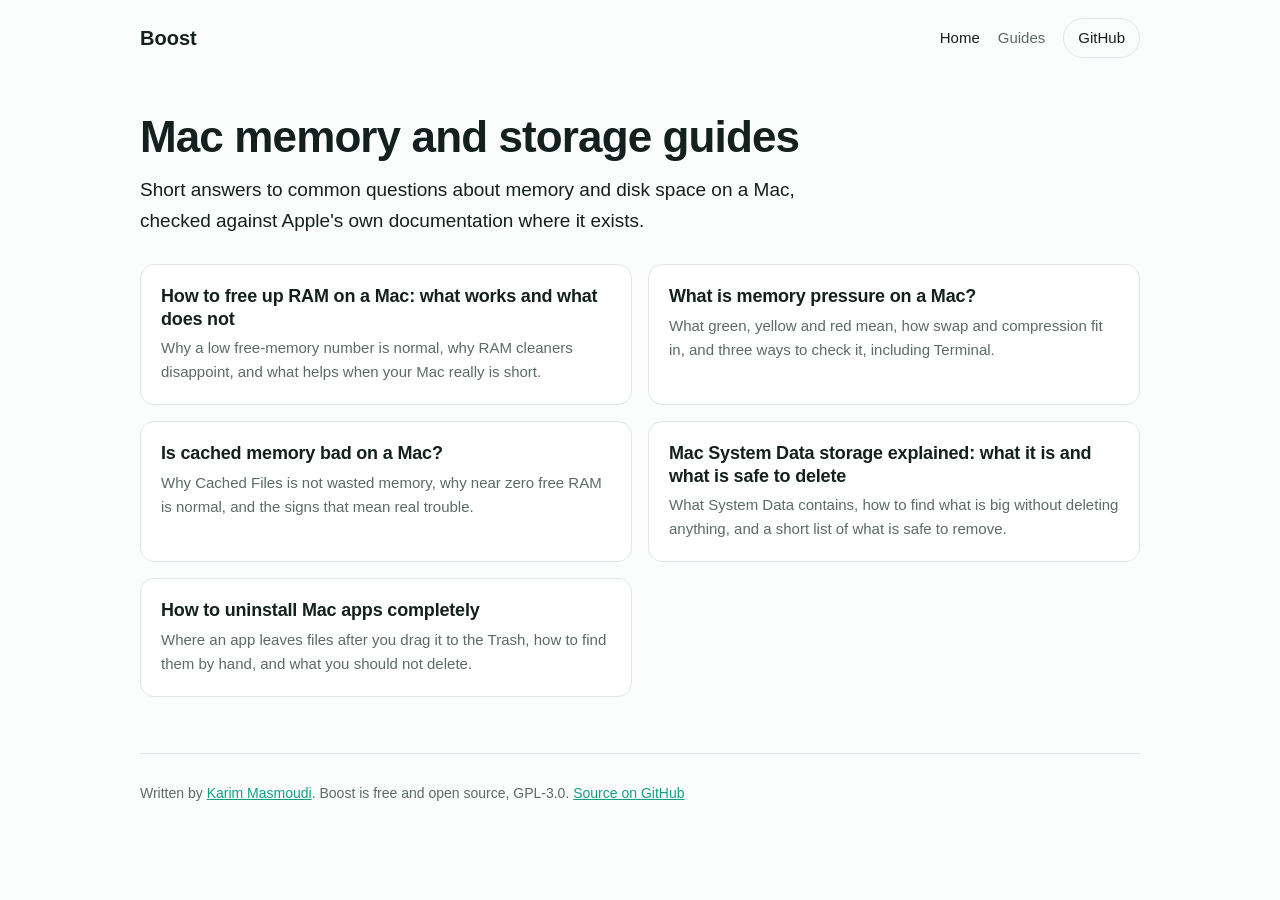
==== docs/guides/index.html @ d1aa76f9 "Add five search guides on Mac memory, storage and uninstalling Guides for freeing RAM, memory pressu" ====
<!doctype html>
<html lang="en">
<head>
<meta charset="utf-8">
<meta name="viewport" content="width=device-width, initial-scale=1">
<title>Mac memory and storage guides | Boost</title>
<meta name="description" content="Plain guides to Mac memory pressure, RAM, cached memory, System Data storage and uninstalling apps completely.">
<link rel="canonical" href="https://kernel-hunter.github.io/boost/guides/">
<meta property="og:url" content="https://kernel-hunter.github.io/boost/guides/">
<meta property="og:type" content="website">
<meta property="og:site_name" content="Boost">
<meta property="og:title" content="Mac memory and storage guides | Boost">
<meta property="og:description" content="Plain guides to Mac memory pressure, RAM, cached memory, System Data storage and uninstalling apps completely.">
<meta property="og:image" content="https://kernel-hunter.github.io/boost/images/social-preview.png">
<meta property="og:image:width" content="1280">
<meta property="og:image:height" content="640">
<meta name="twitter:card" content="summary_large_image">
<meta name="theme-color" content="#101514">
<script type="application/ld+json">
{
  "@context": "https://schema.org",
  "@type": "CollectionPage",
  "name": "Mac memory and storage guides",
  "description": "Plain guides to Mac memory pressure, RAM, cached memory, System Data storage and uninstalling apps completely.",
  "url": "https://kernel-hunter.github.io/boost/guides/",
  "inLanguage": "en",
  "author": {
    "@type": "Person",
    "name": "Karim Masmoudi",
    "url": "https://github.com/Kernel-Hunter"
  }
}
</script>
<style>
:root {
  --bg: #fbfcfc; --fg: #14201d; --muted: #5b6b66; --card: #ffffff; --line: #e1e8e6;
  --brand: #159e86; --brand-fg: #ffffff; --code: #eef3f2;
}
@media (prefers-color-scheme: dark) {
  :root {
    --bg: #101514; --fg: #e8f0ee; --muted: #93a6a1; --card: #171e1c; --line: #26302e;
    --brand: #3fd1b0; --brand-fg: #08130f; --code: #1c2523;
  }
}
* { box-sizing: border-box; }
html { scroll-behavior: smooth; }
body {
  margin: 0; background: var(--bg); color: var(--fg);
  font: 17px/1.6 -apple-system, BlinkMacSystemFont, "SF Pro Text", "Segoe UI", Roboto, sans-serif;
}
a { color: var(--brand); }
.wrap { max-width: 1040px; margin: 0 auto; padding: 0 20px; }
.prose { max-width: 720px; }
nav { display: flex; align-items: center; justify-content: space-between; padding: 18px 0; }
nav .name { font-weight: 700; font-size: 20px; color: var(--fg); text-decoration: none; }
.navlinks { display: flex; align-items: center; gap: 18px; }
.navlinks a { color: var(--fg); text-decoration: none; font-size: 15px; }
.navlinks a.gh { border: 1px solid var(--line); padding: 7px 14px; border-radius: 999px; }
.navlinks a.here { color: var(--muted); }
h1 { font-size: clamp(30px, 4.6vw, 44px); line-height: 1.12; margin: 36px 0 14px; letter-spacing: -0.02em; }
.byline { color: var(--muted); font-size: 14px; margin: 0 0 28px; }
.short { font-size: 19px; margin: 0 0 8px; }
h2 { font-size: 25px; line-height: 1.25; margin: 40px 0 10px; letter-spacing: -0.01em; }
p { margin: 0 0 16px; }
ul, ol { margin: 0 0 16px; padding-left: 22px; }
li { margin-bottom: 8px; }
code { font: 0.88em ui-monospace, SFMono-Regular, Menlo, monospace; background: var(--code); padding: 1px 5px; border-radius: 5px; }
pre { background: var(--code); border: 1px solid var(--line); border-radius: 12px; padding: 14px 16px; overflow-x: auto;
  font: 14px/1.5 ui-monospace, SFMono-Regular, Menlo, monospace; margin: 0 0 18px; }
pre code { background: none; padding: 0; font-size: inherit; }
table { width: 100%; border-collapse: collapse; font-size: 15px; background: var(--card);
  border: 1px solid var(--line); border-radius: 12px; overflow: hidden; margin: 0 0 20px; }
th, td { text-align: left; padding: 11px 14px; border-bottom: 1px solid var(--line); vertical-align: top; }
th { color: var(--muted); font-weight: 600; }
tr:last-child td { border-bottom: 0; }
.tablewrap { overflow-x: auto; }
.note { background: var(--card); border: 1px solid var(--line); border-left: 4px solid var(--brand);
  border-radius: 10px; padding: 16px 18px; color: var(--muted); font-size: 15px; margin: 28px 0 0; }
.note p { margin: 0 0 10px; }
.note p:last-child { margin: 0; }
.related { margin-top: 44px; padding-top: 24px; border-top: 1px solid var(--line); }
.related h2 { font-size: 19px; margin: 0 0 10px; }
.related ul { list-style: none; padding: 0; }
.grid { display: grid; grid-template-columns: repeat(2, 1fr); gap: 16px; margin: 28px 0 0; }
.card { background: var(--card); border: 1px solid var(--line); border-radius: 14px; padding: 20px; }
.card h2 { font-size: 18px; margin: 0 0 6px; }
.card p { margin: 0; color: var(--muted); font-size: 15px; }
.card a { text-decoration: none; color: var(--fg); }
.card a:hover h2 { color: var(--brand); }
footer { margin-top: 56px; padding: 28px 0 48px; color: var(--muted); font-size: 14px; border-top: 1px solid var(--line); }
@media (max-width: 800px) {
  .grid { grid-template-columns: 1fr; }
  .navlinks { gap: 12px; }
}
</style>
</head>
<body>
<div class="wrap">
  <nav>
    <a class="name" href="../index.html">Boost</a>
    <div class="navlinks">
      <a href="../index.html">Home</a>
      <a class="here" href="index.html" aria-current="page">Guides</a>
      <a class="gh" href="https://github.com/Kernel-Hunter/boost">GitHub</a>
    </div>
  </nav>
  <main>
<h1>Mac memory and storage guides</h1>
<p class="short prose">Short answers to common questions about memory and disk space on a Mac, checked against Apple's own documentation where it exists.</p>
<div class="grid">
<div class="card"><a href="how-to-free-up-ram-on-mac.html"><h2>How to free up RAM on a Mac: what works and what does not</h2><p>Why a low free-memory number is normal, why RAM cleaners disappoint, and what helps when your Mac really is short.</p></a></div>
<div class="card"><a href="what-is-memory-pressure-on-mac.html"><h2>What is memory pressure on a Mac?</h2><p>What green, yellow and red mean, how swap and compression fit in, and three ways to check it, including Terminal.</p></a></div>
<div class="card"><a href="is-cached-memory-bad-on-mac.html"><h2>Is cached memory bad on a Mac?</h2><p>Why Cached Files is not wasted memory, why near zero free RAM is normal, and the signs that mean real trouble.</p></a></div>
<div class="card"><a href="mac-system-data-storage-explained.html"><h2>Mac System Data storage explained: what it is and what is safe to delete</h2><p>What System Data contains, how to find what is big without deleting anything, and a short list of what is safe to remove.</p></a></div>
<div class="card"><a href="how-to-uninstall-mac-apps-completely.html"><h2>How to uninstall Mac apps completely</h2><p>Where an app leaves files after you drag it to the Trash, how to find them by hand, and what you should not delete.</p></a></div>
</div>
  </main>

  <footer>
    Written by <a href="https://github.com/Kernel-Hunter">Karim Masmoudi</a>. Boost is free and open source, GPL-3.0.
    <a href="https://github.com/Kernel-Hunter/boost">Source on GitHub</a>
  </footer>
</div>
</body>
</html>
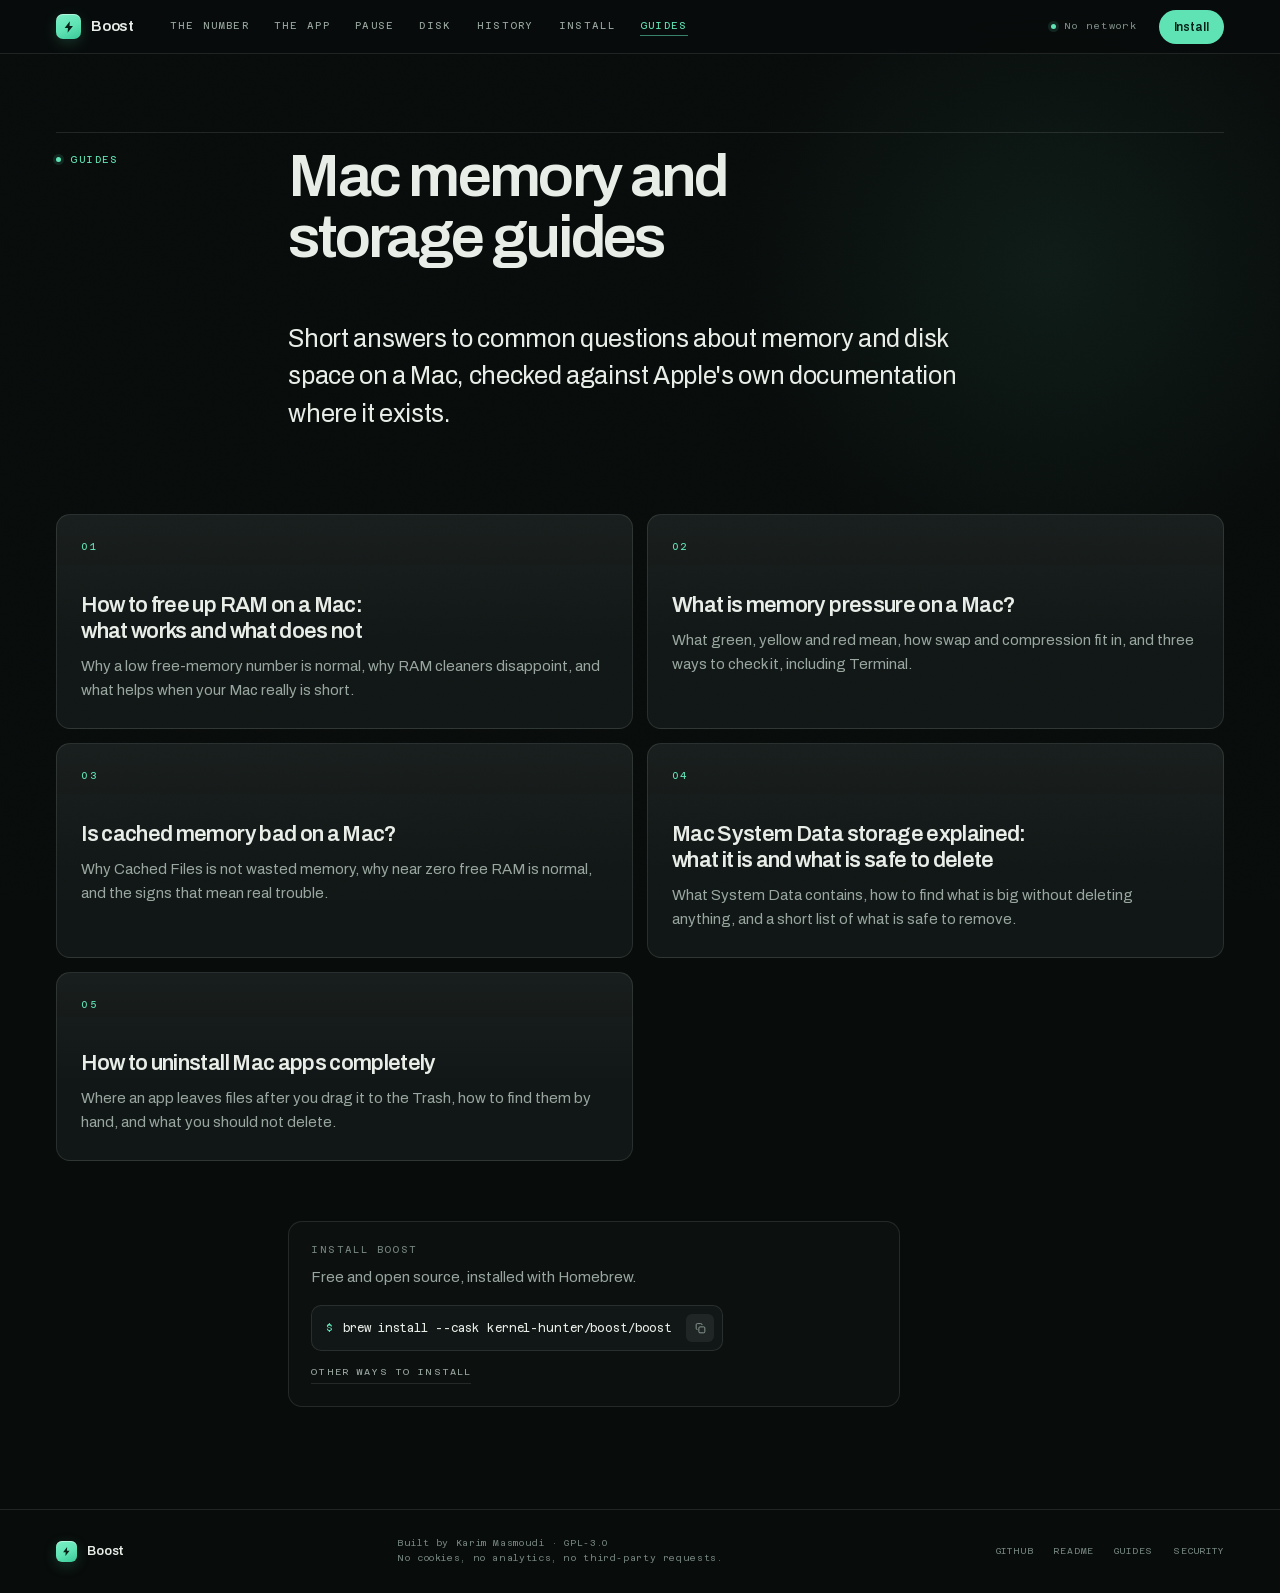
==== commit 93c45b82: "Restyle the guides to match the new landing page The six guide pages now use the shared base stylesh" ====
--- a/docs/guides/index.html
+++ b/docs/guides/index.html
@@ -11,11 +11,14 @@
 <meta property="og:site_name" content="Boost">
 <meta property="og:title" content="Mac memory and storage guides | Boost">
 <meta property="og:description" content="Plain guides to Mac memory pressure, RAM, cached memory, System Data storage and uninstalling apps completely.">
-<meta property="og:image" content="https://kernel-hunter.github.io/boost/images/social-preview.png">
+<meta property="og:image" content="https://kernel-hunter.github.io/boost/assets/img/social-preview.png">
 <meta property="og:image:width" content="1280">
 <meta property="og:image:height" content="640">
 <meta name="twitter:card" content="summary_large_image">
-<meta name="theme-color" content="#101514">
+<meta name="twitter:title" content="Mac memory and storage guides | Boost">
+<meta name="twitter:description" content="Plain guides to Mac memory pressure, RAM, cached memory, System Data storage and uninstalling apps completely.">
+<meta name="twitter:image" content="https://kernel-hunter.github.io/boost/assets/img/social-preview.png">
+<meta name="theme-color" content="#080c0b">
 <script type="application/ld+json">
 {
   "@context": "https://schema.org",
@@ -31,95 +34,93 @@
   }
 }
 </script>
-<style>
-:root {
-  --bg: #fbfcfc; --fg: #14201d; --muted: #5b6b66; --card: #ffffff; --line: #e1e8e6;
-  --brand: #159e86; --brand-fg: #ffffff; --code: #eef3f2;
-}
-@media (prefers-color-scheme: dark) {
-  :root {
-    --bg: #101514; --fg: #e8f0ee; --muted: #93a6a1; --card: #171e1c; --line: #26302e;
-    --brand: #3fd1b0; --brand-fg: #08130f; --code: #1c2523;
-  }
-}
-* { box-sizing: border-box; }
-html { scroll-behavior: smooth; }
-body {
-  margin: 0; background: var(--bg); color: var(--fg);
-  font: 17px/1.6 -apple-system, BlinkMacSystemFont, "SF Pro Text", "Segoe UI", Roboto, sans-serif;
-}
-a { color: var(--brand); }
-.wrap { max-width: 1040px; margin: 0 auto; padding: 0 20px; }
-.prose { max-width: 720px; }
-nav { display: flex; align-items: center; justify-content: space-between; padding: 18px 0; }
-nav .name { font-weight: 700; font-size: 20px; color: var(--fg); text-decoration: none; }
-.navlinks { display: flex; align-items: center; gap: 18px; }
-.navlinks a { color: var(--fg); text-decoration: none; font-size: 15px; }
-.navlinks a.gh { border: 1px solid var(--line); padding: 7px 14px; border-radius: 999px; }
-.navlinks a.here { color: var(--muted); }
-h1 { font-size: clamp(30px, 4.6vw, 44px); line-height: 1.12; margin: 36px 0 14px; letter-spacing: -0.02em; }
-.byline { color: var(--muted); font-size: 14px; margin: 0 0 28px; }
-.short { font-size: 19px; margin: 0 0 8px; }
-h2 { font-size: 25px; line-height: 1.25; margin: 40px 0 10px; letter-spacing: -0.01em; }
-p { margin: 0 0 16px; }
-ul, ol { margin: 0 0 16px; padding-left: 22px; }
-li { margin-bottom: 8px; }
-code { font: 0.88em ui-monospace, SFMono-Regular, Menlo, monospace; background: var(--code); padding: 1px 5px; border-radius: 5px; }
-pre { background: var(--code); border: 1px solid var(--line); border-radius: 12px; padding: 14px 16px; overflow-x: auto;
-  font: 14px/1.5 ui-monospace, SFMono-Regular, Menlo, monospace; margin: 0 0 18px; }
-pre code { background: none; padding: 0; font-size: inherit; }
-table { width: 100%; border-collapse: collapse; font-size: 15px; background: var(--card);
-  border: 1px solid var(--line); border-radius: 12px; overflow: hidden; margin: 0 0 20px; }
-th, td { text-align: left; padding: 11px 14px; border-bottom: 1px solid var(--line); vertical-align: top; }
-th { color: var(--muted); font-weight: 600; }
-tr:last-child td { border-bottom: 0; }
-.tablewrap { overflow-x: auto; }
-.note { background: var(--card); border: 1px solid var(--line); border-left: 4px solid var(--brand);
-  border-radius: 10px; padding: 16px 18px; color: var(--muted); font-size: 15px; margin: 28px 0 0; }
-.note p { margin: 0 0 10px; }
-.note p:last-child { margin: 0; }
-.related { margin-top: 44px; padding-top: 24px; border-top: 1px solid var(--line); }
-.related h2 { font-size: 19px; margin: 0 0 10px; }
-.related ul { list-style: none; padding: 0; }
-.grid { display: grid; grid-template-columns: repeat(2, 1fr); gap: 16px; margin: 28px 0 0; }
-.card { background: var(--card); border: 1px solid var(--line); border-radius: 14px; padding: 20px; }
-.card h2 { font-size: 18px; margin: 0 0 6px; }
-.card p { margin: 0; color: var(--muted); font-size: 15px; }
-.card a { text-decoration: none; color: var(--fg); }
-.card a:hover h2 { color: var(--brand); }
-footer { margin-top: 56px; padding: 28px 0 48px; color: var(--muted); font-size: 14px; border-top: 1px solid var(--line); }
-@media (max-width: 800px) {
-  .grid { grid-template-columns: 1fr; }
-  .navlinks { gap: 12px; }
-}
-</style>
+<link rel="icon" href="../assets/img/icon.png">
+<link rel="apple-touch-icon" href="../assets/img/icon.png">
+<link rel="preload" href="../assets/fonts/archivo-var-latin.woff2" as="font" type="font/woff2" crossorigin>
+<link rel="preload" href="../assets/fonts/azeret-mono-latin.woff2" as="font" type="font/woff2" crossorigin>
+<link rel="stylesheet" href="../assets/css/base.css">
+<link rel="stylesheet" href="../assets/css/guides.css">
+<script src="../assets/js/site.js" defer></script>
 </head>
-<body>
-<div class="wrap">
-  <nav>
-    <a class="name" href="../index.html">Boost</a>
-    <div class="navlinks">
-      <a href="../index.html">Home</a>
-      <a class="here" href="index.html" aria-current="page">Guides</a>
-      <a class="gh" href="https://github.com/Kernel-Hunter/boost">GitHub</a>
+<body class="guide-page">
+<a class="skip" href="#main">Skip to content</a>
+
+<svg width="0" height="0" style="position:absolute" aria-hidden="true">
+  <symbol id="i-bolt" viewBox="0 0 24 24"><path d="M13.4 2 4.6 13.5h5.6L9.6 22l9.1-11.9h-5.8L13.4 2Z" fill="currentColor"/></symbol>
+  <symbol id="i-copy" viewBox="0 0 24 24" fill="none" stroke="currentColor" stroke-width="1.6"><rect x="9" y="9" width="11" height="11" rx="2"/><path d="M15 5.5A2.5 2.5 0 0 0 12.5 3H6a2 2 0 0 0-2 2v6.5A2.5 2.5 0 0 0 6.5 14"/></symbol>
+  <symbol id="i-check" viewBox="0 0 24 24" fill="none" stroke="currentColor" stroke-width="2.4"><path d="m5 12 5 5 9-10"/></symbol>
+  <symbol id="i-arrow" viewBox="0 0 24 24" fill="none" stroke="currentColor" stroke-width="1.7"><path d="M7 17 17 7M8 7h9v9"/></symbol>
+</svg>
+
+<header class="menubar" id="top">
+  <div class="wrap menubar-inner">
+    <a class="brand" href="../" aria-label="Boost home">
+      <span class="brand-mark"><svg aria-hidden="true"><use href="#i-bolt"/></svg></span>
+      Boost
+    </a>
+    <nav class="nav" aria-label="Sections">
+      <a href="../#number">The number</a>
+      <a href="../#app">The app</a>
+      <a href="../#pause">Pause</a>
+      <a href="../#disk">Disk</a>
+      <a href="../#history">History</a>
+      <a href="../#install">Install</a>
+      <a href="./" aria-current="page">Guides</a>
+    </nav>
+    <div class="menubar-meta">
+      <span class="net"><i aria-hidden="true"></i>No network</span>
+      <a class="pill" href="../#install">Install</a>
     </div>
-  </nav>
-  <main>
-<h1>Mac memory and storage guides</h1>
-<p class="short prose">Short answers to common questions about memory and disk space on a Mac, checked against Apple's own documentation where it exists.</p>
-<div class="grid">
+  </div>
+</header>
+
+<div class="grain" aria-hidden="true"></div>
+
+<main id="main">
+<div class="article-wrap">
+  <div class="wrap article">
+    <header class="a-head">
+      <div class="a-meta"><p class="eyebrow mono">Guides</p></div>
+      <h1>Mac memory and storage guides</h1>
+    </header>
+    <div class="prose"><p class="short">Short answers to common questions about memory and disk space on a Mac, checked against Apple's own documentation where it exists.</p></div>
+    <div class="cards">
 <div class="card"><a href="how-to-free-up-ram-on-mac.html"><h2>How to free up RAM on a Mac: what works and what does not</h2><p>Why a low free-memory number is normal, why RAM cleaners disappoint, and what helps when your Mac really is short.</p></a></div>
 <div class="card"><a href="what-is-memory-pressure-on-mac.html"><h2>What is memory pressure on a Mac?</h2><p>What green, yellow and red mean, how swap and compression fit in, and three ways to check it, including Terminal.</p></a></div>
 <div class="card"><a href="is-cached-memory-bad-on-mac.html"><h2>Is cached memory bad on a Mac?</h2><p>Why Cached Files is not wasted memory, why near zero free RAM is normal, and the signs that mean real trouble.</p></a></div>
 <div class="card"><a href="mac-system-data-storage-explained.html"><h2>Mac System Data storage explained: what it is and what is safe to delete</h2><p>What System Data contains, how to find what is big without deleting anything, and a short list of what is safe to remove.</p></a></div>
 <div class="card"><a href="how-to-uninstall-mac-apps-completely.html"><h2>How to uninstall Mac apps completely</h2><p>Where an app leaves files after you drag it to the Trash, how to find them by hand, and what you should not delete.</p></a></div>
+    </div>
+    <section class="callout" aria-labelledby="cta-title">
+      <p class="mono" id="cta-title">Install Boost</p>
+      <p class="callout-text">Free and open source, installed with Homebrew.</p>
+      <div class="hero-actions">
+        <button class="cmd" type="button" data-copy="brew install --cask kernel-hunter/boost/boost" aria-label="Copy Homebrew install command">
+          <span class="dollar" aria-hidden="true">$</span>
+          <code>brew install --cask kernel-hunter/boost/boost</code>
+          <span class="copy" aria-hidden="true"><svg class="ico"><use href="#i-copy"/></svg></span>
+        </button>
+        <a class="text-link" href="../#install">Other ways to install</a>
+      </div>
+    </section>
+  </div>
 </div>
-  </main>
+</main>
 
-  <footer>
-    Written by <a href="https://github.com/Kernel-Hunter">Karim Masmoudi</a>. Boost is free and open source, GPL-3.0.
-    <a href="https://github.com/Kernel-Hunter/boost">Source on GitHub</a>
-  </footer>
-</div>
+<footer class="footer">
+  <div class="wrap footer-inner">
+    <a class="brand" href="../" aria-label="Boost home">
+      <span class="brand-mark"><svg aria-hidden="true"><use href="#i-bolt"/></svg></span>
+      Boost
+    </a>
+    <p>Built by Karim Masmoudi · GPL-3.0<br>No cookies, no analytics, no third-party requests.</p>
+    <nav aria-label="Footer">
+      <a href="https://github.com/Kernel-Hunter/boost" target="_blank" rel="noopener">GitHub</a>
+      <a href="https://github.com/Kernel-Hunter/boost#readme" target="_blank" rel="noopener">README</a>
+      <a href="./">Guides</a>
+      <a href="https://github.com/Kernel-Hunter/boost/blob/main/SECURITY.md" target="_blank" rel="noopener">Security</a>
+    </nav>
+  </div>
+</footer>
 </body>
 </html>
--- a/docs/assets/css/base.css
+++ b/docs/assets/css/base.css
@@ -0,0 +1,680 @@
+/* ============================================================
+   Boost — base: tokens, type, shell, menu bar, hero, popover
+   ============================================================ */
+
+@font-face {
+  font-family: "Archivo";
+  src: url("../fonts/archivo-var-latin.woff2") format("woff2");
+  font-weight: 100 900;
+  font-stretch: 62% 125%;
+  font-display: swap;
+}
+@font-face {
+  font-family: "Azeret Mono";
+  src: url("../fonts/azeret-mono-latin.woff2") format("woff2");
+  font-weight: 400 500;
+  font-display: swap;
+}
+
+:root {
+  --ink: #080c0b;
+  --ink-2: #0b100f;
+  --panel: #111716;
+  --panel-2: #151d1b;
+  --line: rgba(233, 240, 235, 0.11);
+  --line-2: rgba(233, 240, 235, 0.06);
+  --text: #e9ede8;
+  --muted: #98a69f;
+  --dim: #7d8b85;
+  --faint: #73827c;
+  --mint: #5fe3b4;
+  --mint-ink: #062018;
+  --mint-deep: #0a6e53;
+  --amber: #f0a13a;
+  --paper: #e9e7de;
+  --paper-2: #f4f2ea;
+  --paper-ink: #17201c;
+  --paper-muted: #4c5852;
+  --pad: clamp(20px, 4.4vw, 64px);
+  --mono: "Azeret Mono", ui-monospace, SFMono-Regular, Menlo, monospace;
+  --sans: "Archivo", -apple-system, BlinkMacSystemFont, "Segoe UI", sans-serif;
+  --ease: cubic-bezier(0.16, 1, 0.3, 1);
+}
+
+*, *::before, *::after { box-sizing: border-box; }
+
+html {
+  scroll-behavior: smooth;
+  -webkit-text-size-adjust: 100%;
+}
+
+body {
+  margin: 0;
+  background: var(--ink);
+  color: var(--text);
+  font-family: var(--sans);
+  font-size: 16px;
+  line-height: 1.5;
+  -webkit-font-smoothing: antialiased;
+  -moz-osx-font-smoothing: grayscale;
+  overflow-x: hidden;
+}
+
+::selection { background: var(--mint); color: var(--mint-ink); }
+
+h1, h2, h3, p, ul, ol, figure, blockquote { margin: 0; }
+ul, ol { padding: 0; list-style: none; }
+img { max-width: 100%; display: block; }
+a { color: inherit; text-decoration: none; }
+button { font: inherit; color: inherit; background: none; border: 0; cursor: pointer; }
+code, pre { font-family: var(--mono); }
+
+:focus-visible {
+  outline: 2px solid var(--mint);
+  outline-offset: 3px;
+  border-radius: 3px;
+}
+
+.wrap {
+  width: min(1440px, calc(100% - var(--pad) * 2));
+  margin-inline: auto;
+}
+
+.mono {
+  font-family: var(--mono);
+  font-size: 10px;
+  font-weight: 400;
+  letter-spacing: 0.14em;
+  text-transform: uppercase;
+}
+
+.skip {
+  position: fixed;
+  top: 10px;
+  left: 10px;
+  z-index: 200;
+  padding: 10px 14px;
+  background: var(--mint);
+  color: var(--mint-ink);
+  font-weight: 600;
+  border-radius: 6px;
+  transform: translateY(-160%);
+  transition: transform 0.2s;
+}
+.skip:focus { transform: none; }
+
+.grain {
+  position: fixed;
+  inset: 0;
+  z-index: 90;
+  pointer-events: none;
+  opacity: 0.032;
+  mix-blend-mode: overlay;
+  background-image: url("data:image/svg+xml,%3Csvg xmlns='http://www.w3.org/2000/svg' width='140' height='140'%3E%3Cfilter id='n'%3E%3CfeTurbulence type='fractalNoise' baseFrequency='0.86' numOctaves='3' stitchTiles='stitch'/%3E%3C/filter%3E%3Crect width='140' height='140' filter='url(%23n)'/%3E%3C/svg%3E");
+}
+
+.ico { width: 1em; height: 1em; display: block; }
+
+/* ---------------------------------------------------------- menu bar */
+
+.menubar {
+  position: fixed;
+  inset: 0 0 auto;
+  z-index: 100;
+  height: 54px;
+  border-bottom: 1px solid transparent;
+  transition: background 0.35s, border-color 0.35s;
+}
+.menubar.is-scrolled {
+  background: rgba(8, 12, 11, 0.78);
+  border-bottom-color: var(--line);
+  -webkit-backdrop-filter: blur(20px) saturate(140%);
+  backdrop-filter: blur(20px) saturate(140%);
+}
+.menubar-inner {
+  height: 100%;
+  display: flex;
+  align-items: center;
+  gap: 30px;
+}
+.brand {
+  display: flex;
+  align-items: center;
+  gap: 10px;
+  font-size: 15px;
+  font-weight: 600;
+  letter-spacing: -0.02em;
+  flex: none;
+}
+.brand-mark {
+  width: 25px;
+  height: 25px;
+  border-radius: 7px;
+  background: linear-gradient(155deg, #7bf0c7, var(--mint) 55%, #38c996);
+  color: var(--mint-ink);
+  display: grid;
+  place-items: center;
+  box-shadow: inset 0 1px 0 rgba(255, 255, 255, 0.45), 0 4px 14px rgba(95, 227, 180, 0.18);
+}
+.brand-mark svg { width: 14px; height: 14px; }
+
+.nav { display: flex; gap: 25px; margin-left: 6px; }
+.nav a {
+  font-family: var(--mono);
+  font-size: 10px;
+  letter-spacing: 0.13em;
+  text-transform: uppercase;
+  color: var(--muted);
+  transition: color 0.2s;
+}
+.nav a:hover { color: var(--mint); }
+
+.menubar-meta { margin-left: auto; display: flex; align-items: center; gap: 20px; }
+.net {
+  display: flex;
+  align-items: center;
+  gap: 8px;
+  font-family: var(--mono);
+  font-size: 9.5px;
+  letter-spacing: 0.13em;
+  color: var(--dim);
+}
+.net i {
+  width: 5px;
+  height: 5px;
+  border-radius: 50%;
+  background: var(--mint);
+  box-shadow: 0 0 0 3px rgba(95, 227, 180, 0.12);
+  animation: blink 3.6s ease-in-out infinite;
+}
+@keyframes blink {
+  0%, 100% { opacity: 1; }
+  50% { opacity: 0.35; }
+}
+.pill {
+  display: inline-flex;
+  align-items: center;
+  gap: 7px;
+  padding: 8px 15px;
+  border-radius: 999px;
+  background: var(--mint);
+  color: var(--mint-ink);
+  font-size: 12px;
+  font-weight: 600;
+  letter-spacing: -0.01em;
+  transition: filter 0.2s, transform 0.2s;
+}
+.pill:hover { filter: brightness(1.07); transform: translateY(-1px); }
+
+/* menubar over the mint close */
+.menubar.is-mint {
+  background: rgba(95, 227, 180, 0.94);
+  border-bottom-color: rgba(7, 33, 26, 0.16);
+  -webkit-backdrop-filter: blur(18px) saturate(130%);
+  backdrop-filter: blur(18px) saturate(130%);
+}
+.menubar.is-mint .brand { color: #07211a; }
+.menubar.is-mint .brand-mark {
+  background: #07211a;
+  color: var(--mint);
+  box-shadow: none;
+}
+.menubar.is-mint .nav a { color: rgba(7, 33, 26, 0.86); }
+.menubar.is-mint .nav a:hover { color: #07211a; }
+.menubar.is-mint .net { color: rgba(7, 33, 26, 0.88); }
+.menubar.is-mint .net i { background: #07211a; box-shadow: 0 0 0 3px rgba(7, 33, 26, 0.14); }
+.menubar.is-mint .pill { background: #07211a; color: var(--mint); }
+.menubar .brand,
+.menubar .nav a,
+.menubar .net { transition: color 0.3s; }
+
+/* ---------------------------------------------------------- hero */
+
+.hero {
+  position: relative;
+  padding: 132px 0 76px;
+  overflow: hidden;
+  isolation: isolate;
+}
+.hero::before {
+  content: "";
+  position: absolute;
+  inset: 0;
+  z-index: -2;
+  background-image:
+    linear-gradient(to right, rgba(233, 240, 235, 0.045) 1px, transparent 1px),
+    linear-gradient(to bottom, rgba(233, 240, 235, 0.045) 1px, transparent 1px);
+  background-size: 92px 92px;
+  -webkit-mask-image: radial-gradient(ellipse 90% 80% at 62% 42%, #000 8%, transparent 76%);
+  mask-image: radial-gradient(ellipse 90% 80% at 62% 42%, #000 8%, transparent 76%);
+}
+.hero::after {
+  content: "";
+  position: absolute;
+  z-index: -1;
+  right: -8vw;
+  top: 8%;
+  width: 62vw;
+  height: 62vw;
+  max-width: 900px;
+  max-height: 900px;
+  background: radial-gradient(circle, rgba(95, 227, 180, 0.11), transparent 62%);
+  filter: blur(20px);
+  pointer-events: none;
+}
+
+.hero-meta {
+  display: flex;
+  justify-content: space-between;
+  gap: 18px;
+  padding-bottom: 13px;
+  border-bottom: 1px solid var(--line);
+  font-family: var(--mono);
+  font-size: 9.5px;
+  letter-spacing: 0.15em;
+  text-transform: uppercase;
+  color: var(--faint);
+}
+.hero-meta span:last-child { text-align: right; }
+
+.hero h1 {
+  margin: 36px 0 0;
+  font-size: clamp(43px, 6.35vw, 94px);
+  line-height: 0.93;
+  letter-spacing: -0.048em;
+  font-weight: 600;
+  font-variation-settings: "wdth" 101;
+  max-width: 19ch;
+}
+.hero h1 .l2 { display: block; color: var(--mint); }
+
+.hero-bottom {
+  display: grid;
+  grid-template-columns: minmax(0, 1fr) 432px;
+  gap: clamp(44px, 7vw, 120px);
+  align-items: start;
+  margin-top: clamp(38px, 4.6vw, 62px);
+}
+
+.hero-copy { min-width: 0; }
+
+.hero-copy .lede {
+  max-width: 50ch;
+  font-size: clamp(16px, 1.35vw, 19px);
+  line-height: 1.62;
+  color: var(--muted);
+  letter-spacing: -0.006em;
+}
+.hero-copy .lede strong { color: var(--text); font-weight: 500; }
+
+.hero-actions {
+  display: flex;
+  align-items: center;
+  flex-wrap: wrap;
+  gap: 14px 20px;
+  margin-top: 26px;
+}
+
+.cmd {
+  display: inline-flex;
+  align-items: center;
+  gap: 10px;
+  max-width: 100%;
+  min-width: 0;
+  padding: 8px 8px 8px 14px;
+  background: var(--panel);
+  border: 1px solid var(--line);
+  border-radius: 10px;
+  font-size: 12px;
+  color: var(--text);
+  transition: border-color 0.2s, background 0.2s;
+}
+.cmd:hover { border-color: rgba(95, 227, 180, 0.42); background: #131a18; }
+.cmd .dollar { color: var(--mint); font-family: var(--mono); font-size: 11px; }
+.cmd code {
+  min-width: 0;
+  overflow-x: auto;
+  white-space: nowrap;
+  scrollbar-width: none;
+  letter-spacing: -0.01em;
+  font-size: 11.5px;
+}
+.cmd code::-webkit-scrollbar { display: none; }
+.cmd .copy {
+  flex: none;
+  width: 28px;
+  height: 28px;
+  margin-left: 4px;
+  display: grid;
+  place-items: center;
+  border-radius: 6px;
+  background: rgba(233, 240, 235, 0.07);
+  color: var(--muted);
+  transition: color 0.2s, background 0.2s;
+}
+.cmd:hover .copy { color: var(--mint); background: rgba(95, 227, 180, 0.1); }
+.cmd .copy .ico { width: 13px; height: 13px; }
+.cmd.is-copied .copy { color: var(--mint); }
+
+.text-link {
+  display: inline-flex;
+  align-items: center;
+  gap: 7px;
+  font-family: var(--mono);
+  font-size: 9.5px;
+  letter-spacing: 0.12em;
+  text-transform: uppercase;
+  color: var(--muted);
+  border-bottom: 1px solid var(--line);
+  padding-bottom: 3px;
+  transition: color 0.2s, border-color 0.2s;
+}
+.text-link:hover { color: var(--mint); border-color: rgba(95, 227, 180, 0.4); }
+.text-link .ico { width: 11px; height: 11px; }
+
+.micro {
+  margin-top: 18px;
+  font-family: var(--mono);
+  font-size: 9px;
+  letter-spacing: 0.1em;
+  text-transform: uppercase;
+  color: var(--faint);
+}
+
+/* hero readout key */
+.key {
+  max-width: 540px;
+  margin-top: 24px;
+  padding-top: 13px;
+  border-top: 1px solid var(--line);
+}
+.key .mono { font-size: 8px; color: var(--dim); }
+.key dl { margin: 9px 0 0; }
+.key-row {
+  display: grid;
+  grid-template-columns: 8px 132px minmax(0, 1fr);
+  align-items: center;
+  gap: 9px;
+  padding: 6px 0;
+  border-bottom: 1px solid var(--line-2);
+}
+.key-row:last-child { border-bottom: 0; padding-bottom: 0; }
+.key-row i {
+  width: 6px;
+  height: 6px;
+  border-radius: 50%;
+  background: var(--k);
+  box-shadow: 0 0 0 3px color-mix(in srgb, var(--k) 14%, transparent);
+}
+.key-row dt { font-size: 12.5px; font-weight: 500; letter-spacing: -0.01em; color: var(--text); }
+.key-row dd {
+  margin: 0;
+  font-family: var(--mono);
+  font-size: 9px;
+  letter-spacing: 0.03em;
+  color: var(--dim);
+}
+
+/* hero instrument */
+
+.hero-visual {
+  position: relative;
+  width: 100%;
+  max-width: 432px;
+  margin-left: auto;
+}
+.hero-visual::before {
+  content: "";
+  position: absolute;
+  z-index: -1;
+  inset: -46px -30px -30px;
+  background: radial-gradient(closest-side, rgba(95, 227, 180, 0.13), transparent 72%);
+  filter: blur(24px);
+}
+.fig {
+  display: flex;
+  justify-content: space-between;
+  gap: 12px;
+  margin-bottom: 11px;
+  font-family: var(--mono);
+  font-size: 9px;
+  letter-spacing: 0.13em;
+  text-transform: uppercase;
+  color: var(--faint);
+}
+.fig.bottom { margin: 11px 0 0; color: var(--faint); }
+
+.shell {
+  position: relative;
+  padding: 21px;
+  border: 1px solid var(--line);
+  border-radius: 26px;
+  background: linear-gradient(180deg, rgba(233, 240, 235, 0.035), rgba(233, 240, 235, 0) 46%);
+}
+.corner {
+  position: absolute;
+  width: 11px;
+  height: 11px;
+  border: 0 solid rgba(233, 240, 235, 0.3);
+  pointer-events: none;
+}
+.corner.tl { top: -5px; left: -5px; border-top-width: 1px; border-left-width: 1px; }
+.corner.tr { top: -5px; right: -5px; border-top-width: 1px; border-right-width: 1px; }
+.corner.bl { bottom: -5px; left: -5px; border-bottom-width: 1px; border-left-width: 1px; }
+.corner.br { bottom: -5px; right: -5px; border-bottom-width: 1px; border-right-width: 1px; }
+
+.pop {
+  position: relative;
+  padding: 16px;
+  border: 1px solid rgba(233, 240, 235, 0.13);
+  border-radius: 16px;
+  background: linear-gradient(180deg, #18201e 0%, #111716 100%);
+  box-shadow: 0 34px 80px rgba(0, 0, 0, 0.5), inset 0 1px 0 rgba(255, 255, 255, 0.05);
+}
+
+.pop-head {
+  display: flex;
+  align-items: center;
+  justify-content: space-between;
+  padding-bottom: 10px;
+}
+.pop-app { display: flex; align-items: center; gap: 8px; font-size: 12.5px; font-weight: 600; letter-spacing: -0.01em; }
+.pop-app .brand-mark { width: 22px; height: 22px; border-radius: 6px; }
+.pop-app .brand-mark svg { width: 12px; height: 12px; }
+.pop-live {
+  display: flex;
+  align-items: center;
+  gap: 6px;
+  font-family: var(--mono);
+  font-size: 8px;
+  letter-spacing: 0.14em;
+  color: var(--faint);
+}
+.pop-live i { width: 4px; height: 4px; border-radius: 50%; background: var(--mint); }
+
+.pop-readout {
+  display: grid;
+  grid-template-columns: 84px minmax(0, 1fr);
+  gap: 15px;
+  align-items: center;
+  padding: 8px 2px 14px;
+}
+.gauge-wrap { position: relative; width: 84px; height: 84px; }
+.gauge { width: 84px; height: 84px; transform: rotate(-90deg); }
+.g-track { fill: none; stroke: rgba(233, 240, 235, 0.08); stroke-width: 7; }
+.g-val {
+  fill: none;
+  stroke: var(--amber);
+  stroke-width: 7;
+  stroke-linecap: round;
+  stroke-dasharray: 100;
+  stroke-dashoffset: 31;
+  transition: stroke-dashoffset 1s var(--ease), stroke 0.6s;
+}
+.gauge-mid {
+  position: absolute;
+  inset: 0;
+  display: flex;
+  align-items: baseline;
+  justify-content: center;
+  padding-top: 30px;
+}
+.gauge-mid b { font-size: 22px; font-weight: 600; letter-spacing: -0.04em; line-height: 1; }
+.gauge-mid span { font-family: var(--mono); font-size: 8px; color: var(--dim); margin-left: 2px; }
+
+.pop-big { display: flex; align-items: baseline; gap: 5px; line-height: 1; }
+.pop-big b { font-size: 33px; font-weight: 600; letter-spacing: -0.04em; font-variant-numeric: tabular-nums; }
+.pop-big span { font-family: var(--mono); font-size: 9px; letter-spacing: 0.08em; color: var(--dim); }
+.pop-sub { margin-top: 5px; font-size: 11px; color: var(--dim); }
+.pop-status {
+  display: flex;
+  align-items: center;
+  gap: 6px;
+  margin-top: 9px;
+  font-size: 10.5px;
+  color: var(--amber);
+  transition: color 0.4s;
+}
+.pop-status i {
+  width: 5px;
+  height: 5px;
+  border-radius: 50%;
+  background: var(--amber);
+  transition: background 0.4s;
+}
+
+.stat-grid { display: grid; grid-template-columns: repeat(3, 1fr); gap: 7px; }
+.stat-grid > div {
+  padding: 8px 9px;
+  border: 1px solid var(--line-2);
+  border-radius: 8px;
+  background: rgba(233, 240, 235, 0.025);
+}
+.stat-grid span {
+  display: block;
+  font-family: var(--mono);
+  font-size: 7.5px;
+  letter-spacing: 0.1em;
+  text-transform: uppercase;
+  color: var(--faint);
+}
+.stat-grid b { display: block; margin-top: 3px; font-size: 12px; font-weight: 600; color: var(--text); font-variant-numeric: tabular-nums; }
+.stat-grid .warn b { color: var(--amber); }
+
+.pop-label {
+  margin: 13px 0 5px;
+  font-family: var(--mono);
+  font-size: 7.5px;
+  letter-spacing: 0.12em;
+  text-transform: uppercase;
+  color: var(--faint);
+}
+.app-list li {
+  display: grid;
+  grid-template-columns: 22px minmax(0, 1fr) auto;
+  align-items: center;
+  gap: 9px;
+  height: 27px;
+  font-size: 11.5px;
+}
+.app-list .badge {
+  width: 22px;
+  height: 22px;
+  border-radius: 6px;
+  display: grid;
+  place-items: center;
+  font-family: var(--mono);
+  font-size: 7.5px;
+  font-weight: 500;
+  color: #fff;
+  box-shadow: inset 0 0 0 1px rgba(255, 255, 255, 0.14);
+}
+.badge.xcode { background: linear-gradient(150deg, #2f8cff, #155bc4); }
+.badge.safari { background: linear-gradient(150deg, #5fd7ff, #1b7ce6); }
+.badge.figma { background: linear-gradient(150deg, #b06bff, #f06b5d); }
+.badge.terminal { background: linear-gradient(150deg, #4d5854, #262e2b); }
+.app-list b { font-weight: 500; }
+.app-list .val { color: var(--dim); font-family: var(--mono); font-size: 9.5px; }
+
+.free-btn {
+  width: 100%;
+  height: 38px;
+  margin-top: 11px;
+  display: flex;
+  align-items: center;
+  justify-content: center;
+  gap: 8px;
+  border-radius: 8px;
+  background: var(--mint);
+  color: var(--mint-ink);
+  font-size: 12px;
+  font-weight: 600;
+  letter-spacing: -0.01em;
+  transition: filter 0.2s, transform 0.15s, opacity 0.2s;
+}
+.free-btn:hover { filter: brightness(1.07); }
+.free-btn:active { transform: scale(0.99); }
+.free-btn:disabled { opacity: 0.7; cursor: progress; }
+.free-btn .ico { width: 13px; height: 13px; }
+
+.pop-result {
+  min-height: 33px;
+  padding-top: 9px;
+  font-family: var(--mono);
+  font-size: 8.5px;
+  line-height: 1.5;
+  letter-spacing: 0.02em;
+  color: var(--faint);
+}
+.pop-result b { color: var(--mint); font-weight: 500; }
+.pop-result.is-live { color: var(--muted); }
+.pop-result .reset {
+  margin-left: 4px;
+  color: var(--faint);
+  border-bottom: 1px dotted var(--faint);
+}
+.pop-result .reset:hover { color: var(--text); }
+
+.pop-foot {
+  display: flex;
+  justify-content: space-between;
+  gap: 10px;
+  margin-top: 4px;
+  padding-top: 9px;
+  border-top: 1px solid var(--line-2);
+  font-size: 9.5px;
+  color: var(--faint);
+}
+
+/* trust rail */
+
+.rail { border-top: 1px solid var(--line); border-bottom: 1px solid var(--line); background: rgba(233, 240, 235, 0.012); }
+.rail-inner { display: grid; grid-template-columns: repeat(5, 1fr); }
+.rail-item { padding: 20px 0 20px clamp(0px, 1.6vw, 22px); border-left: 1px solid var(--line-2); }
+.rail-item:first-child { border-left: 0; padding-left: 0; }
+.rail-item b { display: block; font-size: 25px; font-weight: 500; letter-spacing: -0.03em; line-height: 1; font-variant-numeric: tabular-nums; }
+.rail-item span {
+  display: block;
+  margin-top: 6px;
+  font-family: var(--mono);
+  font-size: 8.5px;
+  letter-spacing: 0.12em;
+  text-transform: uppercase;
+  color: var(--faint);
+}
+
+/* reveal */
+
+.js .reveal { opacity: 0; transform: translateY(16px); transition: opacity 0.9s var(--ease), transform 0.9s var(--ease); transition-delay: var(--d, 0ms); }
+.js .reveal.in { opacity: 1; transform: none; }
+
+.js .line { display: block; overflow: hidden; }
+.js .line > span { display: block; transform: translateY(108%); animation: rise 1.05s var(--ease) forwards; animation-delay: var(--d, 0.1s); }
+@keyframes rise { to { transform: none; } }
+
+@media (prefers-reduced-motion: reduce) {
+  html { scroll-behavior: auto; }
+  .g-val { transition: none; }
+  .js .reveal, .js .line > span { opacity: 1; transform: none; animation: none; transition: none; }
+  *, *::before, *::after { animation-duration: 0.001ms !important; animation-iteration-count: 1 !important; transition-duration: 0.001ms !important; }
+}
--- a/docs/assets/css/guides.css
+++ b/docs/assets/css/guides.css
@@ -0,0 +1,412 @@
+/* ============================================================
+   Boost guides: article and index rules.
+   Loads after base.css and reuses its tokens, fonts and the
+   .menubar, .brand, .nav, .pill, .cmd and .text-link blocks.
+   ============================================================ */
+
+.guide-page { --prose: #c4cec8; }
+
+/* header: always on, since there is no hero behind it */
+.guide-page .menubar {
+  background: rgba(8, 12, 11, 0.82);
+  border-bottom-color: var(--line);
+  -webkit-backdrop-filter: blur(20px) saturate(140%);
+  backdrop-filter: blur(20px) saturate(140%);
+}
+.nav a[aria-current="page"] {
+  color: var(--mint);
+  border-bottom: 1px solid rgba(95, 227, 180, 0.55);
+  padding-bottom: 2px;
+}
+
+/* ---------------------------------------------------------- layout */
+
+.article-wrap {
+  position: relative;
+  overflow: hidden;
+  padding: 132px 0 clamp(64px, 8vw, 110px);
+  isolation: isolate;
+}
+.article-wrap::before {
+  content: "";
+  position: absolute;
+  z-index: -1;
+  right: -10vw;
+  top: -6%;
+  width: 56vw;
+  height: 56vw;
+  max-width: 800px;
+  max-height: 800px;
+  background: radial-gradient(circle, rgba(95, 227, 180, 0.075), transparent 64%);
+  pointer-events: none;
+}
+
+.article {
+  display: grid;
+  grid-template-columns: 168px minmax(0, 1fr);
+  column-gap: clamp(24px, 5vw, 76px);
+}
+.article::before {
+  content: "";
+  grid-column: 1 / -1;
+  grid-row: 1;
+  border-top: 1px solid var(--line);
+}
+.a-head { display: contents; }
+.a-meta {
+  grid-column: 1;
+  grid-row: 1;
+  padding-top: 20px;
+}
+.eyebrow {
+  display: flex;
+  align-items: center;
+  gap: 9px;
+  color: var(--mint);
+}
+.eyebrow::before {
+  content: "";
+  width: 5px;
+  height: 5px;
+  border-radius: 50%;
+  background: var(--mint);
+  box-shadow: 0 0 0 3px rgba(95, 227, 180, 0.12);
+}
+.byline {
+  margin-top: 14px;
+  font-size: 9.5px;
+  line-height: 1.8;
+  letter-spacing: 0.12em;
+  color: var(--dim);
+}
+.a-head h1 {
+  grid-column: 2;
+  grid-row: 1;
+  max-width: 21ch;
+  padding-top: 14px;
+  font-size: clamp(34px, 4.7vw, 62px);
+  line-height: 1.02;
+  letter-spacing: -0.045em;
+  font-weight: 600;
+  font-variation-settings: "wdth" 101;
+  text-wrap: balance;
+}
+.article > .prose,
+.article > .callout { grid-column: 2; }
+.article > .cards { grid-column: 1 / -1; }
+
+/* ---------------------------------------------------------- prose */
+
+.prose {
+  max-width: 68ch;
+  margin-top: clamp(34px, 4vw, 52px);
+  font-size: 17.5px;
+  line-height: 1.72;
+  color: var(--prose);
+  letter-spacing: -0.003em;
+}
+.prose p { margin: 0 0 1.1em; }
+.prose p.short {
+  max-width: 60ch;
+  margin-bottom: 0.7em;
+  font-size: clamp(20px, 2.1vw, 25px);
+  line-height: 1.5;
+  letter-spacing: -0.014em;
+  color: var(--text);
+}
+.prose h2 {
+  margin: 2.4em 0 0.7em;
+  padding-top: 18px;
+  border-top: 1px solid var(--line);
+  font-size: clamp(23px, 2.5vw, 31px);
+  line-height: 1.15;
+  letter-spacing: -0.035em;
+  font-weight: 600;
+  color: var(--text);
+  text-wrap: balance;
+}
+.prose p.short + h2 { margin-top: 2em; }
+
+.prose a {
+  color: var(--text);
+  text-decoration: underline;
+  text-decoration-color: rgba(95, 227, 180, 0.5);
+  text-decoration-thickness: 1px;
+  text-underline-offset: 3px;
+  transition: color 0.2s, text-decoration-color 0.2s;
+}
+.prose a:hover { color: var(--mint); text-decoration-color: var(--mint); }
+
+.prose ul,
+.prose ol { margin: 0 0 1.2em; }
+.prose ul > li,
+.prose ol > li { position: relative; margin: 0 0 0.55em; padding-left: 1.5em; }
+.prose ul > li::before {
+  content: "";
+  position: absolute;
+  left: 0.1em;
+  top: 0.82em;
+  width: 7px;
+  height: 1px;
+  background: var(--mint);
+}
+.prose ol { counter-reset: step; }
+.prose ol > li { counter-increment: step; padding-left: 2.4em; }
+.prose ol > li::before {
+  content: counter(step, decimal-leading-zero);
+  position: absolute;
+  left: 0;
+  top: 0.35em;
+  font-family: var(--mono);
+  font-size: 10px;
+  letter-spacing: 0.1em;
+  color: var(--mint);
+}
+
+/* inline code */
+.prose code {
+  padding: 0.12em 0.45em;
+  border: 1px solid var(--line-2);
+  border-radius: 5px;
+  background: rgba(233, 240, 235, 0.065);
+  font-size: 0.8em;
+  letter-spacing: -0.01em;
+  color: var(--text);
+  overflow-wrap: anywhere;
+}
+
+/* code blocks */
+.prose pre {
+  margin: 0 0 1.4em;
+  padding: 18px 20px;
+  overflow-x: auto;
+  border: 1px solid var(--line);
+  border-radius: 12px;
+  background: var(--panel);
+  font-size: 13px;
+  line-height: 1.75;
+  color: var(--text);
+  -webkit-overflow-scrolling: touch;
+}
+.prose pre code {
+  display: block;
+  padding: 0;
+  border: 0;
+  background: none;
+  font-size: inherit;
+  letter-spacing: 0;
+  white-space: pre;
+  overflow-wrap: normal;
+}
+
+/* tables */
+.prose .tablewrap {
+  margin: 0 0 1.5em;
+  overflow-x: auto;
+  border: 1px solid var(--line);
+  border-radius: 12px;
+  background: var(--panel);
+}
+.prose table {
+  width: 100%;
+  min-width: 540px;
+  border-collapse: collapse;
+  font-size: 15px;
+  line-height: 1.55;
+}
+.prose th,
+.prose td {
+  padding: 12px 16px;
+  text-align: left;
+  vertical-align: top;
+  border-bottom: 1px solid var(--line-2);
+}
+.prose th {
+  font-family: var(--mono);
+  font-size: 10px;
+  font-weight: 400;
+  letter-spacing: 0.13em;
+  text-transform: uppercase;
+  color: var(--muted);
+  background: rgba(233, 240, 235, 0.03);
+  border-bottom-color: var(--line);
+}
+.prose td:first-child { color: var(--text); }
+.prose tr:last-child td { border-bottom: 0; }
+
+.prose pre:focus-visible,
+.prose .tablewrap:focus-visible { outline-offset: 2px; border-radius: 12px; }
+
+/* note about Boost */
+.prose .note {
+  margin: 2.2em 0 0;
+  padding: 16px 20px;
+  border-left: 2px solid rgba(95, 227, 180, 0.5);
+  border-radius: 0 8px 8px 0;
+  background: rgba(95, 227, 180, 0.035);
+  font-size: 15.5px;
+  line-height: 1.65;
+  color: var(--muted);
+}
+.prose .note p { margin: 0 0 0.7em; }
+.prose .note p:last-child { margin: 0; }
+
+/* related guides */
+.prose .related {
+  margin-top: 3em;
+  padding-top: 18px;
+  border-top: 1px solid var(--line);
+}
+.prose .related h2 {
+  margin: 0 0 14px;
+  padding: 0;
+  border: 0;
+  font-family: var(--mono);
+  font-size: 10px;
+  font-weight: 400;
+  letter-spacing: 0.15em;
+  text-transform: uppercase;
+  line-height: 1.4;
+  color: var(--faint);
+}
+.prose .related ul { margin: 0 0 14px; }
+.prose .related li { margin: 0; padding: 0; border-bottom: 1px solid var(--line-2); }
+.prose .related li::before { display: none; }
+.prose .related li a {
+  display: block;
+  padding: 11px 0;
+  font-size: 15.5px;
+  line-height: 1.45;
+  text-decoration: none;
+  color: var(--muted);
+}
+.prose .related li a:hover { color: var(--mint); }
+.prose .related p { margin: 0; }
+.prose .related p a {
+  font-family: var(--mono);
+  font-size: 10px;
+  letter-spacing: 0.12em;
+  text-transform: uppercase;
+  color: var(--muted);
+  text-decoration: none;
+  border-bottom: 1px solid var(--line);
+  padding-bottom: 3px;
+}
+.prose .related p a:hover { color: var(--mint); border-color: rgba(95, 227, 180, 0.4); }
+
+/* ---------------------------------------------------------- index cards */
+
+.cards {
+  display: grid;
+  grid-template-columns: repeat(2, minmax(0, 1fr));
+  gap: 14px;
+  margin-top: clamp(40px, 5vw, 64px);
+  counter-reset: card;
+}
+.card {
+  position: relative;
+  counter-increment: card;
+  border: 1px solid var(--line);
+  border-radius: 14px;
+  background: linear-gradient(180deg, rgba(233, 240, 235, 0.035), rgba(233, 240, 235, 0) 60%), var(--panel);
+  transition: border-color 0.25s, transform 0.25s var(--ease);
+}
+.card:hover,
+.card:focus-within { border-color: rgba(95, 227, 180, 0.42); transform: translateY(-2px); }
+.card a {
+  display: block;
+  height: 100%;
+  padding: 24px 24px 26px;
+  border-radius: 14px;
+}
+.card a::before {
+  content: counter(card, decimal-leading-zero);
+  display: block;
+  margin-bottom: 38px;
+  font-family: var(--mono);
+  font-size: 10px;
+  letter-spacing: 0.15em;
+  color: var(--mint);
+}
+.card h2 {
+  margin-bottom: 10px;
+  font-size: clamp(19px, 1.7vw, 23px);
+  line-height: 1.2;
+  letter-spacing: -0.03em;
+  font-weight: 600;
+  color: var(--text);
+  text-wrap: balance;
+}
+.card p {
+  font-size: 15px;
+  line-height: 1.6;
+  color: var(--muted);
+}
+
+/* ---------------------------------------------------------- install call-out */
+
+.callout {
+  max-width: 68ch;
+  margin-top: clamp(40px, 5vw, 60px);
+  padding: 20px 22px 22px;
+  border: 1px solid var(--line);
+  border-radius: 14px;
+  background: rgba(233, 240, 235, 0.02);
+}
+.callout .mono { color: var(--faint); }
+.callout .hero-actions { margin-top: 0; }
+.callout p.callout-text {
+  margin: 8px 0 16px;
+  font-size: 15px;
+  line-height: 1.6;
+  color: var(--muted);
+}
+
+/* ---------------------------------------------------------- footer */
+
+.footer { background: var(--ink); border-top: 1px solid var(--line); padding: 26px 0; }
+.footer-inner { display: flex; justify-content: space-between; align-items: center; gap: 20px; flex-wrap: wrap; }
+.footer .brand { font-size: 13px; }
+.footer .brand-mark { width: 21px; height: 21px; border-radius: 6px; }
+.footer .brand-mark svg { width: 11px; height: 11px; }
+.footer p { font-family: var(--mono); font-size: 9px; letter-spacing: 0.07em; color: var(--faint); line-height: 1.7; }
+.footer nav { display: flex; gap: 20px; }
+.footer nav a { font-family: var(--mono); font-size: 9px; letter-spacing: 0.09em; text-transform: uppercase; color: var(--faint); transition: color 0.2s; }
+.footer nav a:hover { color: var(--mint); }
+
+/* ---------------------------------------------------------- responsive */
+
+@media (max-width: 1060px) {
+  .nav { gap: 18px; }
+  .nav a { font-size: 9px; }
+}
+@media (max-width: 920px) {
+  .nav a:not([aria-current="page"]) { display: none; }
+  .net { display: none; }
+  .article { grid-template-columns: minmax(0, 1fr); }
+  .a-head { display: block; grid-column: 1; }
+  .a-meta,
+  .a-head h1,
+  .article > .prose,
+  .article > .callout,
+  .article > .cards { grid-column: 1; grid-row: auto; }
+  .article::before { display: none; }
+  .a-meta { border-top: 1px solid var(--line); display: flex; flex-wrap: wrap; align-items: baseline; gap: 6px 18px; margin-bottom: 22px; }
+  .byline { margin-top: 0; }
+  .a-head h1 { max-width: 20ch; padding-top: 0; }
+  .cards { grid-template-columns: minmax(0, 1fr); }
+  .card a::before { margin-bottom: 24px; }
+}
+@media (max-width: 560px) {
+  .article-wrap { padding-top: 104px; }
+  .prose { font-size: 17px; }
+  .prose pre { padding: 15px 16px; font-size: 12.5px; }
+  .callout { padding: 18px; }
+  .footer-inner { flex-direction: column; align-items: flex-start; gap: 14px; }
+  .footer nav { gap: 14px; flex-wrap: wrap; }
+}
+
+@media (prefers-reduced-motion: reduce) {
+  .card:hover,
+  .card:focus-within { transform: none; }
+}
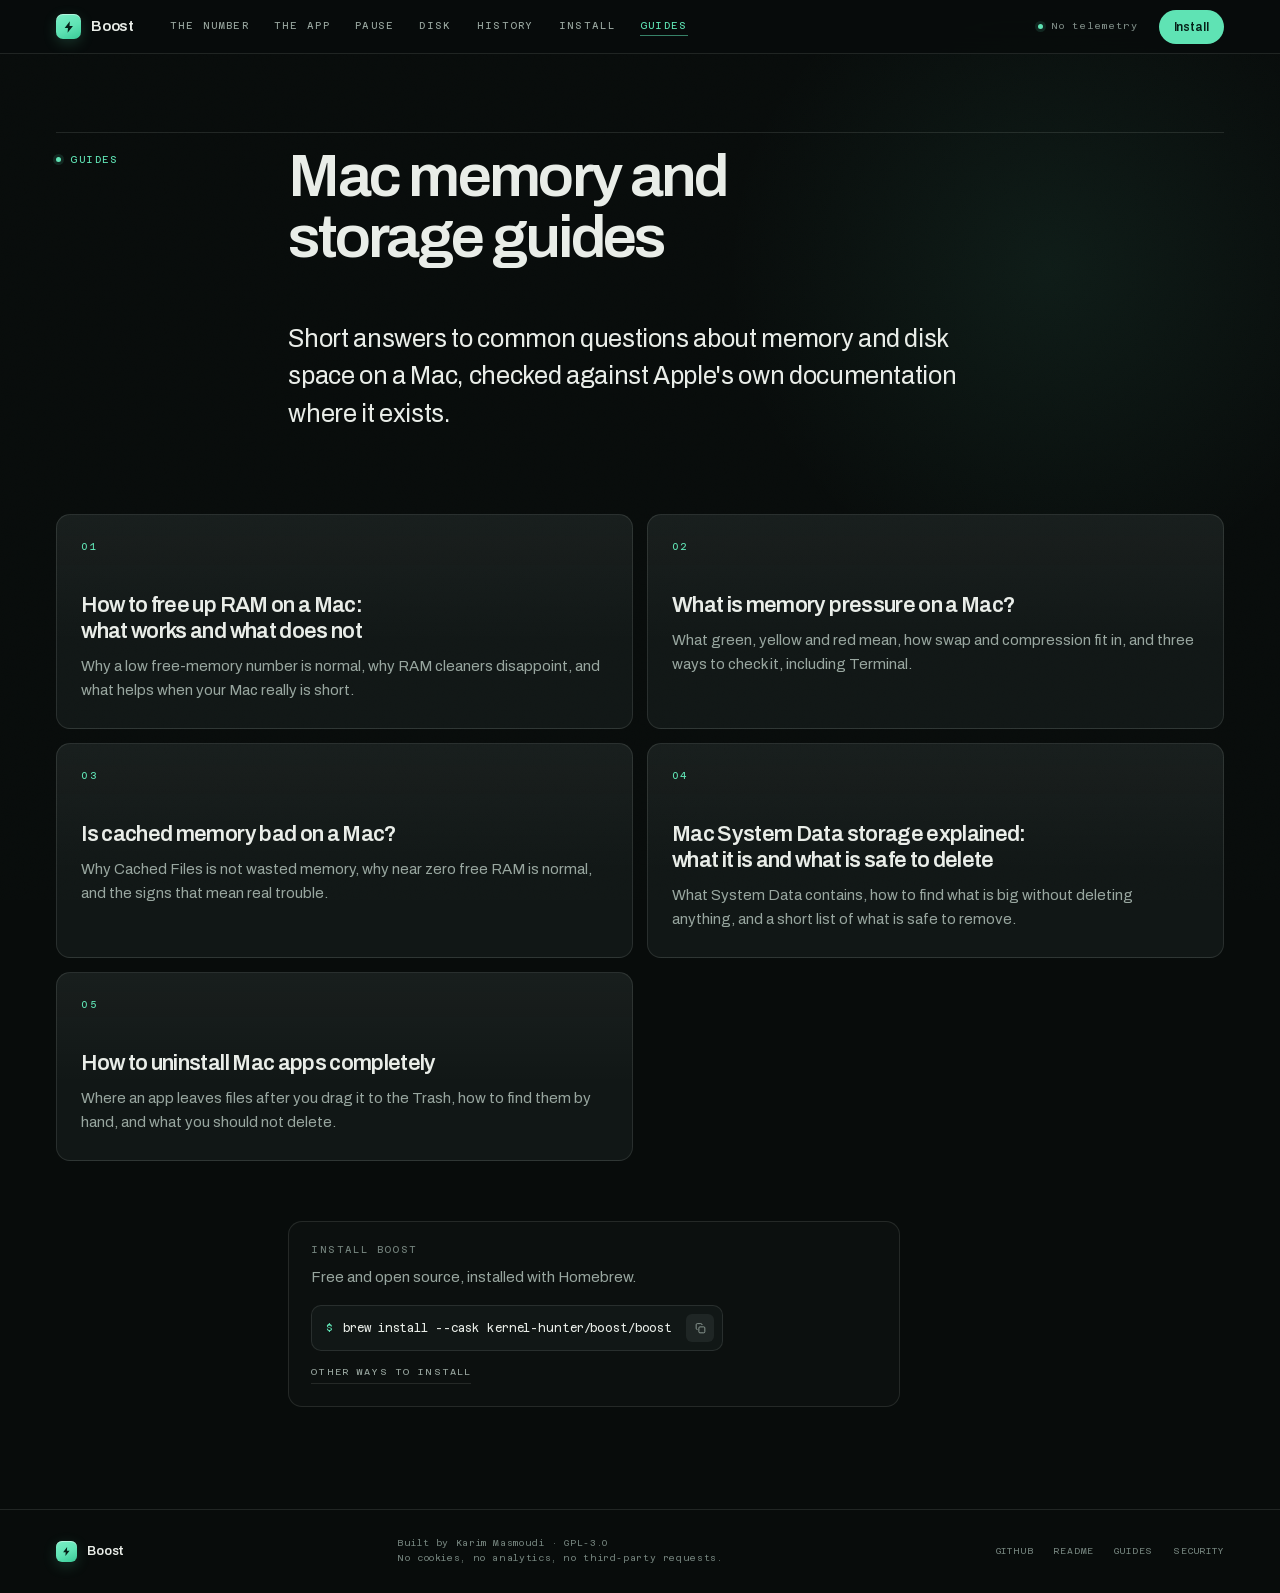
==== commit b362215c: "Say what the update check sends instead of promising no network at all README, SECURITY.md and the w" ====
--- a/docs/guides/index.html
+++ b/docs/guides/index.html
@@ -68,7 +68,7 @@
       <a href="./" aria-current="page">Guides</a>
     </nav>
     <div class="menubar-meta">
-      <span class="net"><i aria-hidden="true"></i>No network</span>
+      <span class="net"><i aria-hidden="true"></i>No telemetry</span>
       <a class="pill" href="../#install">Install</a>
     </div>
   </div>
